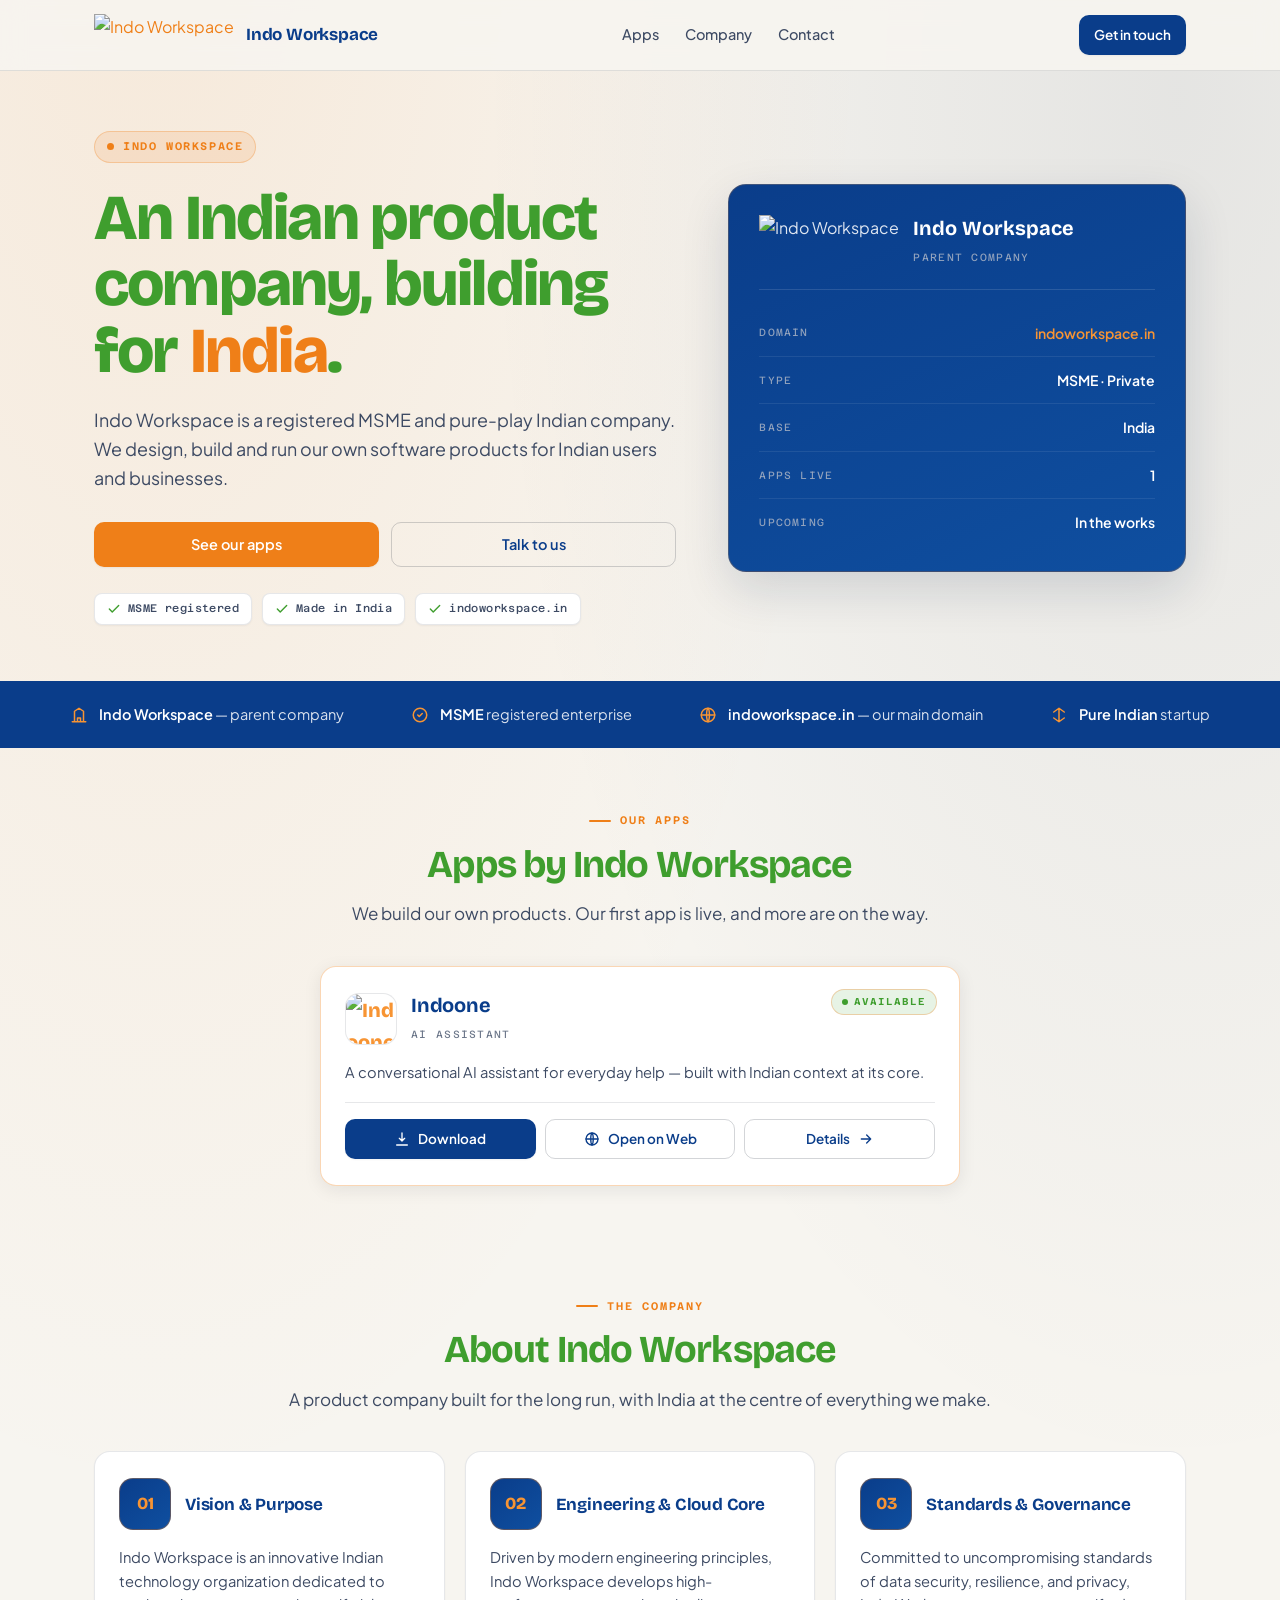
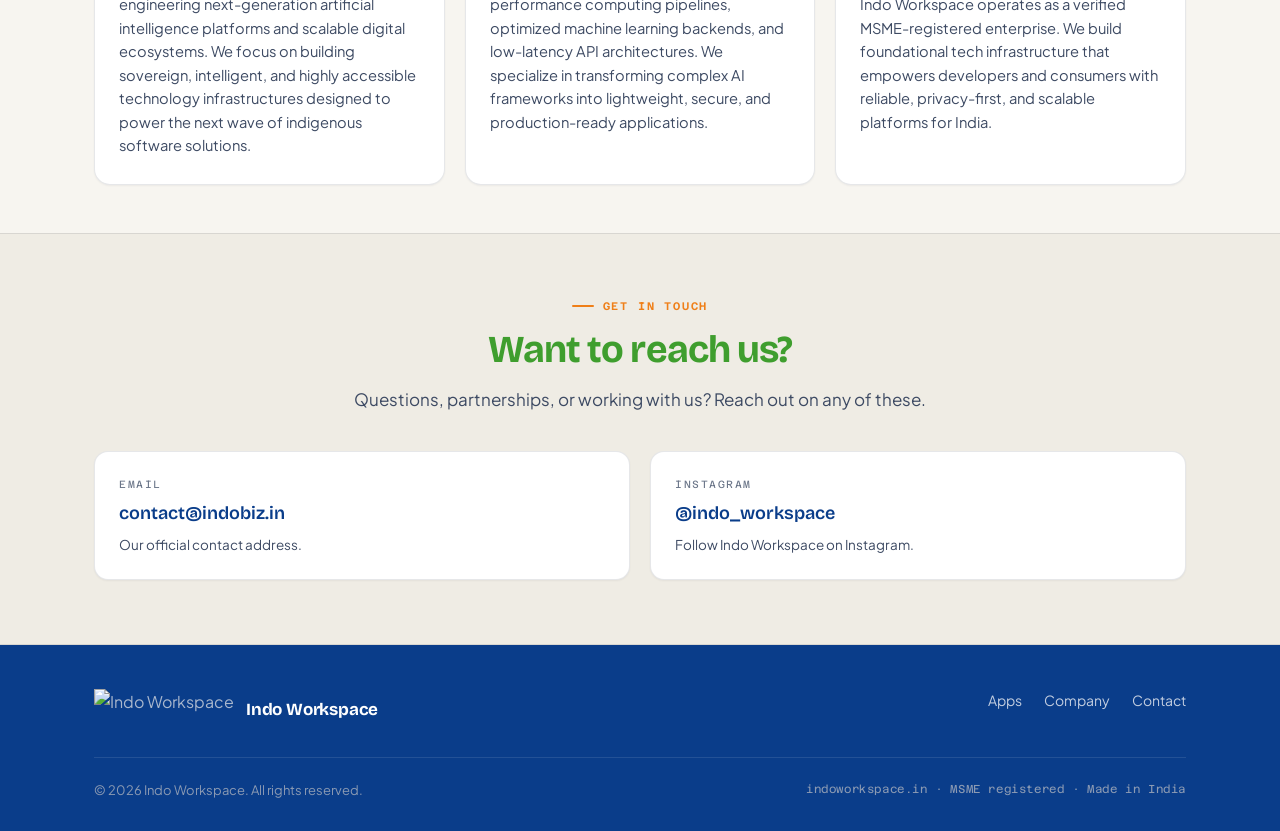
==== index.html @ 4798d6e9 "Fix Contact link landing on mobile: add scroll-margin-top under the sticky nav and re-jump to the ha" ====
<!DOCTYPE html>
<html lang="en">
<head>
<meta charset="UTF-8">
<meta name="viewport" content="width=device-width, initial-scale=1.0">
<title>Indo Workspace</title>
<link rel="icon" type="image/png" href="assets/img/favicon.png">
<link rel="icon" href="/favicon.ico" sizes="any">
<link rel="canonical" href="https://indoworkspace.in/">
<script type="application/ld+json">
{
  "@context": "https://schema.org",
  "@graph": [
    {
      "@type": "WebSite",
      "name": "Indo Workspace",
      "url": "https://indoworkspace.in/",
      "inLanguage": "en-IN",
      "publisher": {
        "@id": "https://indoworkspace.in/#org"
      }
    },
    {
      "@type": "Organization",
      "@id": "https://indoworkspace.in/#org",
      "name": "Indo Workspace",
      "url": "https://indoworkspace.in/",
      "logo": "https://indoworkspace.in/assets/img/emblem.png",
      "description": "Indo Workspace is a registered MSME and pure-play Indian product company. We design, build and run our own software products for Indian users and businesses.",
      "foundingDate": "2026",
      "email": "contact@indobiz.in",
      "address": {
        "@type": "PostalAddress",
        "addressLocality": "Mandya",
        "addressRegion": "Karnataka",
        "addressCountry": "IN"
      },
      "areaServed": {
        "@type": "Country",
        "name": "India"
      },
      "sameAs": [
        "https://www.instagram.com/indo_workspace"
      ]
    }
  ]
}
</script>

<meta name="description" content="Indo Workspace is a registered MSME and pure-play Indian product company. We build our own apps for Indian users and businesses.">
<meta property="og:type" content="website">
<meta property="og:site_name" content="Indo Workspace">
<meta property="og:title" content="Indo Workspace">
<meta property="og:description" content="Indo Workspace is a registered MSME and pure-play Indian product company. We build our own apps for Indian users and businesses.">
<meta property="og:url" content="https://indoworkspace.in/">
<meta property="og:image" content="https://indoworkspace.in/assets/img/og-image.png">
<meta property="og:image:width" content="1200">
<meta property="og:image:height" content="630">
<meta name="twitter:card" content="summary_large_image">
<meta name="twitter:title" content="Indo Workspace">
<meta name="twitter:description" content="Indo Workspace is a registered MSME and pure-play Indian product company. We build our own apps for Indian users and businesses.">
<meta name="twitter:image" content="https://indoworkspace.in/assets/img/og-image.png">

<link rel="preconnect" href="https://fonts.googleapis.com">
<link rel="preconnect" href="https://fonts.gstatic.com" crossorigin>
<link href="https://fonts.googleapis.com/css2?family=Bricolage+Grotesque:opsz,wght@12..96,500;12..96,600;12..96,700;12..96,800&family=Plus+Jakarta+Sans:wght@400;500;600;700&family=Azeret+Mono:wght@400;500;600&display=swap" rel="stylesheet">
<link rel="stylesheet" href="assets/css/style.css">
</head>
<body>

<!-- NAV -->
<header class="nav">
  <div class="nav__inner">
    <a class="brand" href="#top" style="text-decoration:none">
      <img class="brand__mark" src="assets/img/emblem.png" alt="Indo Workspace">
      <span class="brand__text">
        <span class="brand__name">Indo Workspace</span>
      </span>
    </a>
    <nav class="nav__links">
      <a href="#apps">Apps</a>
      <a href="#company">Company</a>
      <a href="#contact">Contact</a>
    </nav>
    <a class="btn btn--primary btn--sm" href="#contact">Get in touch</a>
  </div>
</header>

<!-- HERO — Indo Workspace -->
<section class="hero" id="top">
  <div class="wrap hero__inner">
    <div>
      <span class="eyebrow reveal" style="--i:0">Indo Workspace</span>
      <h1 class="reveal" style="--i:1">An Indian product<br>company, building<br>for <em>India</em>.</h1>
      <p class="hero__lead reveal" style="--i:2">
        Indo Workspace is a registered MSME and pure-play Indian company. We design, build and run
        our own software products for Indian users and businesses.
      </p>
      <div class="hero__cta reveal" style="--i:3">
        <a class="btn btn--gold" href="#apps">See our apps</a>
        <a class="btn btn--ghost" href="#contact">Talk to us</a>
      </div>
      <div class="hero__meta reveal" style="--i:4">
        <span class="pill"><svg viewBox="0 0 24 24"><path d="M20 6 9 17l-5-5"/></svg>MSME registered</span>
        <span class="pill"><svg viewBox="0 0 24 24"><path d="M20 6 9 17l-5-5"/></svg>Made in India</span>
        <span class="pill"><svg viewBox="0 0 24 24"><path d="M20 6 9 17l-5-5"/></svg>indoworkspace.in</span>
      </div>
    </div>

    <div class="snap">
      <div class="snap__top">
        <img class="snap__mark" src="assets/img/emblem.png" alt="Indo Workspace">
        <span>
          <span class="snap__name">Indo Workspace</span><br>
          <span class="snap__tag">Parent company</span>
        </span>
      </div>
      <div class="snap__rows">
        <div class="snap__row"><span class="k">Domain</span><span class="v gold">indoworkspace.in</span></div>
        <div class="snap__row"><span class="k">Type</span><span class="v">MSME · Private</span></div>
        <div class="snap__row"><span class="k">Base</span><span class="v">India</span></div>
        <div class="snap__row"><span class="k">Apps live</span><span class="v">1</span></div>
        <div class="snap__row"><span class="k">Upcoming</span><span class="v">In the works</span></div>
      </div>
    </div>
  </div>
</section>

<!-- TRUST STRIP -->
<section class="trust">
  <div class="wrap trust__inner">
    <div class="trust__item"><svg viewBox="0 0 24 24"><path d="M3 21h18M6 21V7l6-4 6 4v14M10 21v-5h4v5"/></svg><span><b>Indo Workspace</b> — parent company</span></div>
    <div class="trust__item"><svg viewBox="0 0 24 24"><path d="M9 12l2 2 4-4"/><circle cx="12" cy="12" r="9"/></svg><span><b>MSME</b> registered enterprise</span></div>
    <div class="trust__item"><svg viewBox="0 0 24 24"><circle cx="12" cy="12" r="9"/><path d="M3 12h18M12 3c2.5 2.5 2.5 15 0 18M12 3c-2.5 2.5-2.5 15 0 18"/></svg><span><b>indoworkspace.in</b> — our main domain</span></div>
    <div class="trust__item"><svg viewBox="0 0 24 24"><path d="M12 3v18M5 8l7-5 7 5M5 16l7 5 7-5"/></svg><span><b>Pure Indian</b> startup</span></div>
  </div>
</section>

<!-- APPS -->
<section class="sec" id="apps">
  <div class="wrap">
    <div class="sec-head sec-head--center">
      <div class="kicker">Our apps</div>
      <h2>Apps by Indo Workspace</h2>
      <p>We build our own products. Our first app is live, and more are on the way.</p>
    </div>

    <div class="apps-grid" style="grid-template-columns:minmax(0,1fr);max-width:640px;margin:0 auto">
      <!-- Indoone -->
      <div class="appcard appcard--live reveal" style="--i:0">
        <span class="badge badge--live">Available</span>
        <div class="appcard__head">
          <span class="appcard__icon appcard__icon--img"><img src="apps/indoone/assets/logo.png" alt="Indoone logo"></span>
          <span>
            <span class="appcard__name">Indoone</span><br>
            <span class="appcard__cat">AI Assistant</span>
          </span>
        </div>
        <p class="appcard__desc">
          A conversational AI assistant for everyday help — built with Indian context at its core.
        </p>
        <div class="appcard__foot">
          <a class="btn btn--primary btn--sm" href="#"><svg viewBox="0 0 24 24"><path d="M12 3v12m0 0l-4-4m4 4l4-4M4 21h16"/></svg>Download</a>
          <a class="btn btn--ghost btn--sm" href="https://indooneteam.github.io/indoone/" target="_blank" rel="noopener"><svg viewBox="0 0 24 24"><circle cx="12" cy="12" r="9"/><path d="M3 12h18M12 3c2.5 2.5 2.5 15 0 18M12 3c-2.5 2.5-2.5 15 0 18"/></svg>Open on Web</a>
          <a class="btn btn--ghost btn--sm" href="apps/indoone/">Details<svg viewBox="0 0 24 24"><path d="M5 12h14M13 6l6 6-6 6"/></svg></a>
        </div>
      </div>
    </div>
  </div>
</section>

<!-- COMPANY -->
<section class="sec sec--tight" id="company">
  <div class="wrap">
    <div class="sec-head sec-head--center">
      <div class="kicker">The company</div>
      <h2>About Indo Workspace</h2>
      <p>A product company built for the long run, with India at the centre of everything we make.</p>
    </div>
    <div class="apps-grid apps-grid--3">
      <div class="appcard reveal" style="--i:0">
        <div class="appcard__head">
          <span class="appcard__icon" style="font-size:17px">01</span>
          <span><span class="appcard__name" style="font-size:17px">Vision &amp; Purpose</span></span>
        </div>
        <p class="appcard__desc" style="margin-bottom:0">Indo Workspace is an innovative Indian technology organization dedicated to engineering next-generation artificial intelligence platforms and scalable digital ecosystems. We focus on building sovereign, intelligent, and highly accessible technology infrastructures designed to power the next wave of indigenous software solutions.</p>
      </div>
      <div class="appcard reveal" style="--i:1">
        <div class="appcard__head">
          <span class="appcard__icon" style="font-size:17px">02</span>
          <span><span class="appcard__name" style="font-size:17px">Engineering &amp; Cloud Core</span></span>
        </div>
        <p class="appcard__desc" style="margin-bottom:0">Driven by modern engineering principles, Indo Workspace develops high-performance computing pipelines, optimized machine learning backends, and low-latency API architectures. We specialize in transforming complex AI frameworks into lightweight, secure, and production-ready applications.</p>
      </div>
      <div class="appcard reveal" style="--i:2">
        <div class="appcard__head">
          <span class="appcard__icon" style="font-size:17px">03</span>
          <span><span class="appcard__name" style="font-size:17px">Standards &amp; Governance</span></span>
        </div>
        <p class="appcard__desc" style="margin-bottom:0">Committed to uncompromising standards of data security, resilience, and privacy, Indo Workspace operates as a verified MSME-registered enterprise. We build foundational tech infrastructure that empowers developers and consumers with reliable, privacy-first, and scalable platforms for India.</p>
      </div>
    </div>
  </div>
</section>

<!-- CONTACT (last section on the main screen) -->
<section class="sec contact" id="contact">
  <div class="wrap">
    <div class="sec-head sec-head--center">
      <div class="kicker">Get in touch</div>
      <h2>Want to reach us?</h2>
      <p>Questions, partnerships, or working with us? Reach out on any of these.</p>
    </div>
    <div class="contact__grid contact__grid--2">
      <a class="ccard" href="mailto:contact@indobiz.in">
        <span class="ccard__label">Email</span>
        <span class="ccard__val">contact@indobiz.in</span>
        <span class="ccard__note">Our official contact address.</span>
      </a>
      <a class="ccard" href="https://instagram.com/indo_workspace">
        <span class="ccard__label">Instagram</span>
        <span class="ccard__val">@indo_workspace</span>
        <span class="ccard__note">Follow Indo Workspace on Instagram.</span>
      </a>
    </div>
  </div>
</section>

<!-- FOOTER -->
<footer>
  <div class="wrap">
    <div class="foot__top">
      <div class="foot__brand">
        <img class="brand__mark" src="assets/img/emblem.png" alt="Indo Workspace">
        <span class="brand__text">
          <span class="brand__name">Indo Workspace</span>
        </span>
      </div>
      <div class="foot__links">
        <a href="#apps">Apps</a>
        <a href="#company">Company</a>
        <a href="#contact">Contact</a>
      </div>
    </div>
    <div class="foot__bottom">
      <span>© 2026 Indo Workspace. All rights reserved.</span>
      <span class="mono">indoworkspace.in · MSME registered · Made in India</span>
    </div>
  </div>
</footer>

<!-- HASH-JUMP: land on the right section when arriving with #contact etc. from another page -->
<script>
(function(){
  function jump(){
    if(!location.hash) return;
    var el=null;
    try{ el=document.querySelector(location.hash); }catch(e){ return; }
    if(el) el.scrollIntoView({block:'start',behavior:'auto'});
  }
  window.addEventListener('load', function(){
    jump();
    setTimeout(jump, 60);
    if(document.fonts && document.fonts.ready) document.fonts.ready.then(jump);
  });
})();
</script>
</body>
</html>
---- assets/css/style.css ----
/* ============================================================
   Indo Workspace — shared stylesheet
   Palette: blue (navy) + kesari (saffron). Two colours only.
   Used by every page. Change a value here -> changes everywhere.
   ============================================================ */

:root{
  --font-display:'Bricolage Grotesque','Plus Jakarta Sans',system-ui,sans-serif;
  --font-body:'Plus Jakarta Sans',system-ui,sans-serif;
  --font-mono:'Azeret Mono','SF Mono',Consolas,monospace;

  --bg:#f7f5f0;
  --bg-alt:#efece4;
  --surface:#ffffff;
  --surface-2:#fbfaf7;
  --border:rgba(16,24,40,0.10);
  --border-strong:rgba(16,24,40,0.18);
  --text:#121b2e;
  --text-2:#3d4a63;
  --text-dim:#6b7689;

  --navy:#0a3d8a;
  --navy-2:#0f4fa0;
  --kesari:#ef7f18;
  --kesari-2:#f79433;
  --gold:#ef7f18;
  --gold-2:#f79433;
  --gold-dim:rgba(239,127,24,0.12);
  --green:#3f9e2e;
  --green-dim:rgba(63,158,46,0.12);
  --brand-name:#0a3d8a;

  --radius:14px;
  --shadow-sm:0 1px 2px rgba(16,24,40,0.05);
  --shadow-md:0 4px 18px rgba(16,24,40,0.08);
  --shadow-lg:0 18px 48px rgba(15,37,69,0.14);
  --maxw:1140px;
}

*{box-sizing:border-box}
html{scroll-behavior:smooth}
section[id],[id].sec{scroll-margin-top:96px}
body{
  margin:0;font-family:var(--font-body);color:var(--text);background-color:var(--bg);
  background-image:
    radial-gradient(ellipse at 12% -5%, rgba(239,127,24,0.10) 0%, transparent 45%),
    radial-gradient(ellipse at 92% 4%, rgba(15,37,69,0.08) 0%, transparent 42%);
  background-repeat:no-repeat;line-height:1.6;overflow-wrap:break-word;-webkit-font-smoothing:antialiased;
}
img{max-width:100%;display:block}
a{color:var(--gold);text-decoration:none}
a:hover{text-decoration:underline}
.wrap{max-width:var(--maxw);margin:0 auto;padding:0 24px}

/* ---------- NAV ---------- */
.nav{position:sticky;top:0;z-index:50;background:rgba(247,245,240,0.86);backdrop-filter:blur(12px);-webkit-backdrop-filter:blur(12px);border-bottom:1px solid var(--border)}
.nav__inner{max-width:var(--maxw);margin:0 auto;padding:14px 24px;display:flex;align-items:center;gap:20px;justify-content:space-between}
.brand{display:flex;align-items:center;gap:12px;min-width:0}
.brand__mark{height:42px;width:auto;flex-shrink:0;display:block;object-fit:contain}
.brand__text{display:flex;flex-direction:column;line-height:1.15;min-width:0}
.brand__name{font-family:var(--font-display);font-weight:700;font-size:17px;letter-spacing:-0.2px;color:var(--brand-name)}
.brand__sub{font-family:var(--font-mono);font-size:10px;letter-spacing:1.4px;text-transform:uppercase;color:var(--text-dim)}
.nav__links{display:flex;align-items:center;gap:26px}
.nav__links a{color:var(--text-2);font-size:14.5px;font-weight:500}
.nav__links a:hover{color:var(--navy);text-decoration:none}

/* ---------- BUTTONS ---------- */
.btn{display:inline-flex;align-items:center;gap:8px;font-family:var(--font-body);font-weight:600;font-size:14.5px;padding:10px 18px;border-radius:10px;border:1px solid transparent;cursor:pointer;transition:transform .18s ease,box-shadow .18s ease,background .18s ease;white-space:nowrap}
.btn--primary{background:var(--navy);color:#fff;box-shadow:var(--shadow-sm)}
.btn--primary:hover{background:var(--navy-2);transform:translateY(-1px);box-shadow:var(--shadow-md);text-decoration:none}
.btn--gold{background:#ef7f18;color:#fff;box-shadow:var(--shadow-sm)}
.btn--gold:hover{background:#f79433;transform:translateY(-1px);box-shadow:var(--shadow-md);text-decoration:none}
.btn--ghost{background:transparent;color:var(--navy);border-color:var(--border-strong)}
.btn--ghost:hover{background:var(--surface);transform:translateY(-1px);text-decoration:none}
.btn--sm{padding:8px 14px;font-size:13.5px}
.btn svg{width:16px;height:16px;stroke:currentColor;fill:none;stroke-width:2;stroke-linecap:round;stroke-linejoin:round}
.btn--onnavy{background:#ef7f18;color:#fff}
.btn--onnavy:hover{background:#f79433}
.btn--outline-light{background:transparent;color:#fff;border-color:rgba(255,255,255,0.35)}
.btn--outline-light:hover{background:rgba(255,255,255,0.08)}

/* ---------- HERO ---------- */
.hero{position:relative;padding:60px 0 56px;overflow:hidden}
.hero__inner{display:grid;grid-template-columns:1.12fr 0.88fr;gap:52px;align-items:center}
.eyebrow{display:inline-flex;align-items:center;gap:9px;font-family:var(--font-mono);font-size:11px;font-weight:600;text-transform:uppercase;letter-spacing:1.6px;color:var(--gold);background:var(--gold-dim);border:1px solid rgba(239,127,24,0.28);padding:6px 12px;border-radius:100px;margin-bottom:22px}
.eyebrow::before{content:'';width:7px;height:7px;border-radius:50%;background:currentColor}
.hero h1{font-family:var(--font-display);font-weight:800;font-size:clamp(38px,5.4vw,64px);line-height:1.04;letter-spacing:-1.8px;margin:0 0 22px;color:var(--green)}
.hero h1 em{font-style:normal;color:var(--gold)}
.hero__lead{font-size:clamp(17px,1.4vw,19.5px);color:var(--text-2);max-width:56ch;margin:0 0 30px}
.hero__cta{display:flex;gap:12px;margin-bottom:26px}
.hero__cta .btn{flex:1 1 0;justify-content:center;min-width:0}
.hero__meta{display:flex;flex-wrap:wrap;gap:10px}
.pill{display:inline-flex;align-items:center;gap:7px;font-family:var(--font-mono);font-size:11px;font-weight:500;letter-spacing:0.4px;color:var(--text-2);background:var(--surface);border:1px solid var(--border);padding:6px 12px;border-radius:8px;box-shadow:var(--shadow-sm)}
.pill svg{width:14px;height:14px;stroke:var(--green);fill:none;stroke-width:2.4;stroke-linecap:round;stroke-linejoin:round}

/* company snapshot card (home) */
.snap{background:linear-gradient(155deg,var(--navy),var(--navy-2));color:#dfe6f1;border-radius:18px;padding:30px 30px 26px;box-shadow:var(--shadow-lg);border:1px solid rgba(239,127,24,0.22);animation:fadeUp .5s ease-out both}
.snap__top{display:flex;align-items:center;gap:14px;padding-bottom:20px;border-bottom:1px solid rgba(255,255,255,0.12);margin-bottom:20px}
.snap__mark{height:54px;width:auto;flex-shrink:0;display:block;object-fit:contain}
.snap__name{font-family:var(--font-display);font-weight:700;font-size:20px;color:#fff;line-height:1.15}
.snap__tag{font-family:var(--font-mono);font-size:10.5px;letter-spacing:1.3px;text-transform:uppercase;color:#93a3bd}
.snap__rows{display:flex;flex-direction:column;gap:0}
.snap__row{display:flex;align-items:center;justify-content:space-between;gap:16px;padding:12px 0;border-bottom:1px solid rgba(255,255,255,0.08);font-size:14px}
.snap__row:last-child{border-bottom:none}
.snap__row .k{color:#93a3bd;font-family:var(--font-mono);font-size:10.5px;letter-spacing:1.2px;text-transform:uppercase}
.snap__row .v{color:#fff;font-weight:600;text-align:right}
.snap__row .v.gold{color:var(--gold-2)}

/* chat preview card (Indoone page) */
.chatcard{background:var(--surface);border:1px solid var(--border);border-radius:18px;box-shadow:var(--shadow-lg);overflow:hidden;animation:fadeUp .5s ease-out both}
.chatcard__bar{display:flex;align-items:center;gap:9px;padding:13px 16px;border-bottom:1px solid var(--border);background:var(--surface-2)}
.chatcard__bar .dot{width:9px;height:9px;border-radius:50%;background:var(--gold-2);opacity:.85}
.chatcard__bar .title{font-family:var(--font-mono);font-size:11px;letter-spacing:1px;text-transform:uppercase;color:var(--text-dim);margin-left:4px}
.chatcard__body{padding:20px 18px;display:flex;flex-direction:column;gap:14px}
.msg{max-width:88%;font-size:14px;line-height:1.5;padding:11px 14px;border-radius:12px}
.msg--user{align-self:flex-end;background:var(--navy);color:#eef2f8;border-bottom-right-radius:4px}
.msg--ai{align-self:flex-start;background:var(--bg-alt);color:var(--text);border-bottom-left-radius:4px;border:1px solid var(--border)}
.msg__tag{display:block;font-family:var(--font-mono);font-size:9.5px;letter-spacing:1.2px;text-transform:uppercase;opacity:.65;margin-bottom:4px}
.typing{display:inline-flex;gap:4px;align-items:center;padding:2px 0}
.typing i{width:6px;height:6px;border-radius:50%;background:var(--gold);display:inline-block;animation:blink 1.2s infinite ease-in-out}
.typing i:nth-child(2){animation-delay:.2s}
.typing i:nth-child(3){animation-delay:.4s}
@keyframes blink{0%,80%,100%{opacity:.25}40%{opacity:1}}

/* ---------- SECTIONS ---------- */
section{position:relative}
.sec{padding:64px 0}
.sec--tight{padding:48px 0}
.sec-head{max-width:720px;margin-bottom:38px}
.sec-head--center{margin-left:auto;margin-right:auto;text-align:center}
.kicker{font-family:var(--font-mono);font-size:11px;font-weight:600;text-transform:uppercase;letter-spacing:1.8px;color:var(--gold);display:flex;align-items:center;gap:9px;margin-bottom:14px}
.sec-head--center .kicker{justify-content:center}
.kicker::before{content:'';width:22px;height:2px;background:var(--gold);border-radius:2px}
h2{font-family:var(--font-display);font-weight:700;font-size:clamp(27px,3.4vw,38px);line-height:1.12;letter-spacing:-0.9px;color:var(--green);margin:0 0 14px}
.sec-head p{font-size:17px;color:var(--text-2);margin:0}

/* breadcrumbs */
.crumbs{padding:18px 0 0;font-family:var(--font-mono);font-size:11.5px;letter-spacing:.8px;text-transform:uppercase;color:var(--text-dim)}
.crumbs a{color:var(--text-dim)}
.crumbs a:hover{color:var(--gold);text-decoration:none}
.crumbs span{margin:0 8px;opacity:.5}

/* ---------- TRUST STRIP ---------- */
.trust{background:var(--navy);color:#dbe3ef;padding:0}
.trust__inner{display:flex;flex-wrap:wrap;gap:14px 40px;justify-content:space-between;align-items:center;padding:22px 0}
.trust__item{display:flex;align-items:center;gap:11px;font-size:14.5px}
.trust__item svg{width:18px;height:18px;stroke:var(--gold-2);fill:none;stroke-width:2;stroke-linecap:round;stroke-linejoin:round;flex-shrink:0}
.trust__item b{color:#fff;font-weight:600}

/* ---------- APP CARDS ---------- */
.apps-grid{display:grid;grid-template-columns:1.25fr 1fr 1fr;gap:20px;align-items:stretch}
.apps-grid>*{min-width:0}
.apps-grid--3{grid-template-columns:repeat(3,1fr)}
.appcard{background:var(--surface);border:1px solid var(--border);border-radius:16px;padding:26px 24px;box-shadow:var(--shadow-sm);display:flex;flex-direction:column;transition:transform .2s ease,box-shadow .2s ease,border-color .2s ease;position:relative}
.appcard:hover{transform:translateY(-3px);box-shadow:var(--shadow-md);border-color:var(--border-strong)}
.appcard--live{border-color:rgba(239,127,24,0.32);box-shadow:var(--shadow-md)}
.appcard__head{display:flex;align-items:center;gap:14px;margin-bottom:16px}
.appcard__icon{width:52px;height:52px;border-radius:14px;flex-shrink:0;background:linear-gradient(140deg,var(--navy),var(--navy-2));color:var(--gold-2);display:flex;align-items:center;justify-content:center;font-family:var(--font-display);font-weight:800;font-size:20px;border:1px solid rgba(239,127,24,0.35)}
.appcard--soon .appcard__icon{background:var(--bg-alt);color:var(--text-dim);border:1px dashed var(--border-strong);font-size:24px}
.appcard__name{font-family:var(--font-display);font-weight:700;font-size:20px;color:var(--navy);line-height:1.15;letter-spacing:-0.2px}
.appcard__cat{font-family:var(--font-mono);font-size:10.5px;letter-spacing:1.3px;text-transform:uppercase;color:var(--text-dim)}
.appcard__desc{font-size:14.7px;color:var(--text-2);margin:0 0 18px;flex-grow:1}
.appcard__foot{display:flex;gap:9px;align-items:center;padding-top:16px;border-top:1px solid var(--border)}
.appcard__foot .btn{flex:1 1 0;justify-content:center;min-width:0}
.appcard--soon .appcard__foot{border-top:1px dashed var(--border)}
.badge{display:inline-flex;align-items:center;gap:6px;font-family:var(--font-mono);font-size:10px;font-weight:600;letter-spacing:1px;text-transform:uppercase;padding:4px 10px;border-radius:100px;position:absolute;top:22px;right:22px}
.badge--live{color:var(--green);background:var(--green-dim);border:1px solid rgba(239,127,24,0.30)}
.badge--live::before{content:'';width:6px;height:6px;border-radius:50%;background:currentColor}
.badge--soon{color:var(--gold);background:var(--gold-dim);border:1px solid rgba(239,127,24,0.28)}

/* ---------- FEATURE GRID / CARDS ---------- */
.grid{display:grid;gap:20px}
.grid--2{grid-template-columns:repeat(2,1fr)}
.grid--4{grid-template-columns:repeat(4,1fr)}
.grid>*{min-width:0}
.card{background:var(--surface);border:1px solid var(--border);border-radius:var(--radius);padding:26px 24px;box-shadow:var(--shadow-sm);transition:transform .2s ease,box-shadow .2s ease,border-color .2s ease}
.card:hover{transform:translateY(-3px);box-shadow:var(--shadow-md);border-color:var(--border-strong)}
.card__icon{width:42px;height:42px;border-radius:11px;display:flex;align-items:center;justify-content:center;background:var(--gold-dim);border:1px solid rgba(239,127,24,0.22);margin-bottom:16px}
.card__icon svg{width:21px;height:21px;stroke:var(--gold);fill:none;stroke-width:1.9;stroke-linecap:round;stroke-linejoin:round}
.card h3{font-family:var(--font-display);font-weight:600;font-size:18.5px;color:var(--navy);margin:0 0 8px;letter-spacing:-0.2px}
.card p{margin:0;font-size:14.7px;color:var(--text-2)}

/* ---------- GET-APP BAND (Indoone page) ---------- */
.getapp{background:linear-gradient(155deg,var(--navy),var(--navy-2));color:#dfe6f1;border-radius:20px;padding:44px 40px;box-shadow:var(--shadow-lg);border:1px solid rgba(239,127,24,0.22);display:flex;flex-direction:column;gap:28px;align-items:stretch}
.getapp>*{min-width:0}
.getapp h2{color:#fff;margin-bottom:10px}
.getapp p{color:#c3cee0;font-size:15.5px;margin:0}
.getapp__cta{display:flex;gap:12px}
.getapp__cta .btn{flex:1 1 0;justify-content:center;min-width:0}

/* specs */
.specs{display:grid;grid-template-columns:repeat(4,1fr);gap:18px;margin-top:8px}
.specs--3{grid-template-columns:repeat(3,1fr)}
.spec{background:var(--surface);border:1px solid var(--border);border-radius:12px;padding:20px;box-shadow:var(--shadow-sm)}
.spec .k{font-family:var(--font-mono);font-size:10.5px;letter-spacing:1.3px;text-transform:uppercase;color:var(--text-dim);display:block;margin-bottom:6px}
.spec .v{font-family:var(--font-display);font-weight:600;font-size:17px;color:var(--navy)}
.spec .v.gold{color:var(--gold)}

/* ---------- CONTACT ---------- */
.contact{background:var(--bg-alt);border-top:1px solid var(--border);border-bottom:1px solid var(--border)}
.contact__grid{display:grid;grid-template-columns:repeat(3,1fr);gap:20px}
.contact__grid>*{min-width:0}
.contact__grid--2{grid-template-columns:repeat(2,1fr)}
.ccard{background:var(--surface);border:1px solid var(--border);border-radius:var(--radius);padding:24px;display:flex;flex-direction:column;gap:6px;box-shadow:var(--shadow-sm);transition:transform .2s ease,box-shadow .2s ease}
.ccard:hover{transform:translateY(-3px);box-shadow:var(--shadow-md)}
.ccard__label{font-family:var(--font-mono);font-size:10.5px;letter-spacing:1.5px;text-transform:uppercase;color:var(--text-dim)}
.ccard__val{font-family:var(--font-display);font-weight:600;font-size:18px;color:var(--navy);word-break:break-word}
.ccard__note{font-size:13.5px;color:var(--text-2)}
.badge-soon{display:inline-block;font-family:var(--font-mono);font-size:10px;letter-spacing:1px;text-transform:uppercase;color:var(--gold);background:var(--gold-dim);border:1px solid rgba(239,127,24,0.25);padding:3px 9px;border-radius:100px;margin-top:6px;align-self:flex-start}

/* ---------- FOOTER ---------- */
footer{background:var(--navy);color:#a9b7cd;padding:44px 0 30px}
.foot__top{display:flex;flex-wrap:wrap;gap:24px;justify-content:space-between;align-items:flex-start;padding-bottom:26px;border-bottom:1px solid rgba(255,255,255,0.1)}
.foot__brand{display:flex;align-items:center;gap:12px}
.foot__brand .brand__name{color:#fff}
.foot__brand .brand__sub{color:#8b9ab3}
.foot__links{display:flex;flex-wrap:wrap;gap:22px}
.foot__links a{color:#c3cee0;font-size:14px}
.foot__links a:hover{color:#fff}
.foot__bottom{padding-top:22px;display:flex;flex-wrap:wrap;gap:10px;justify-content:space-between;font-size:13px;color:#8b9ab3}
.foot__bottom .mono{font-family:var(--font-mono);font-size:11.5px;letter-spacing:.6px}

/* ---------- MOTION ---------- */
@keyframes fadeUp{from{opacity:0;transform:translateY(16px)}to{opacity:1;transform:translateY(0)}}
.reveal{animation:fadeUp .55s ease-out both;animation-delay:calc(var(--i,0)*0.07s)}

/* ---------- DARK MODE ---------- */
@media (prefers-color-scheme:dark){
  :root{--bg:#0b1220;--bg-alt:#0e1728;--surface:#121c2e;--surface-2:#0f1826;--border:rgba(255,255,255,0.09);--border-strong:rgba(255,255,255,0.16);--text:#e8edf5;--text-2:#b7c2d4;--text-dim:#8593a8;--navy:#0a2456;--navy-2:#0e3a7a;--kesari:#ef7f18;--kesari-2:#f79433;--gold:#f79433;--gold-2:#f9ab5c;--gold-dim:rgba(247,148,51,0.16);--green:#5bbf47;--green-dim:rgba(91,191,71,0.16);--brand-name:#8fb8ff;--shadow-sm:0 1px 2px rgba(0,0,0,0.4);--shadow-md:0 6px 20px rgba(0,0,0,0.45);--shadow-lg:0 18px 48px rgba(0,0,0,0.55)}
  body{background-image:radial-gradient(ellipse at 12% -5%,rgba(247,148,51,0.10) 0%,transparent 45%),radial-gradient(ellipse at 92% 4%,rgba(247,148,51,0.06) 0%,transparent 42%)}
  .nav{background:rgba(11,18,32,0.85)}
  h2,.hero h1{color:var(--green)}
  .card h3,.appcard__name,.ccard__val,.spec .v{color:#f2f6fc}
  .hero h1 em{color:var(--gold-2)}
  .snap,.aboutcard,.getapp{background:linear-gradient(155deg,#0a1830,#12294a)}
  .getapp p{color:#b7c2d4}
  .msg--user{background:var(--navy-2);color:#eef2f8}
  .msg--ai{background:#16223a;color:var(--text)}
}

/* ---------- RESPONSIVE ---------- */
@media (max-width:940px){
  .hero__inner{grid-template-columns:1fr;gap:40px}
  .apps-grid{grid-template-columns:1fr 1fr}
  .apps-grid--3{grid-template-columns:1fr 1fr}
  .grid--4,.specs,.specs--3{grid-template-columns:repeat(2,1fr)}
  .contact__grid,.contact__grid--2{grid-template-columns:1fr}
  .nav__links{display:none}
}
@media (max-width:620px){
  .apps-grid,.apps-grid--3{grid-template-columns:1fr}
  .grid--2,.grid--4,.specs,.specs--3,.contact__grid,.contact__grid--2{grid-template-columns:1fr}
  .sec{padding:52px 0}
  .hero{padding:52px 0 40px}
  .trust .trust__inner{justify-content:flex-start;gap:16px 26px;padding:28px 18px}
  .nav__inner{padding:12px 18px;flex-direction:column;align-items:stretch;gap:10px}
  .nav__inner .btn{width:100%;justify-content:center}
  .wrap{padding:0 18px}
  .hero__cta{flex-direction:column;align-items:stretch}
  .hero__cta .btn{width:100%}
  .appcard__foot{flex-direction:column;align-items:stretch}
  .appcard__foot .btn{width:100%}
  .getapp__cta{flex-direction:column;align-items:stretch}
  .getapp__cta .btn{width:100%}
}
@media (prefers-reduced-motion:reduce){
  *,*::before,*::after{animation-duration:.01ms!important;transition-duration:.01ms!important}
  html{scroll-behavior:auto}
}

/* ---------- APP LOGOS (each app has its own) ---------- */
.appcard__icon img{width:100%;height:100%;object-fit:contain;border-radius:inherit}
.appcard__icon--img{background:var(--surface);border:1px solid var(--border)}
.applogo{width:84px;height:84px;display:block;margin-bottom:18px}
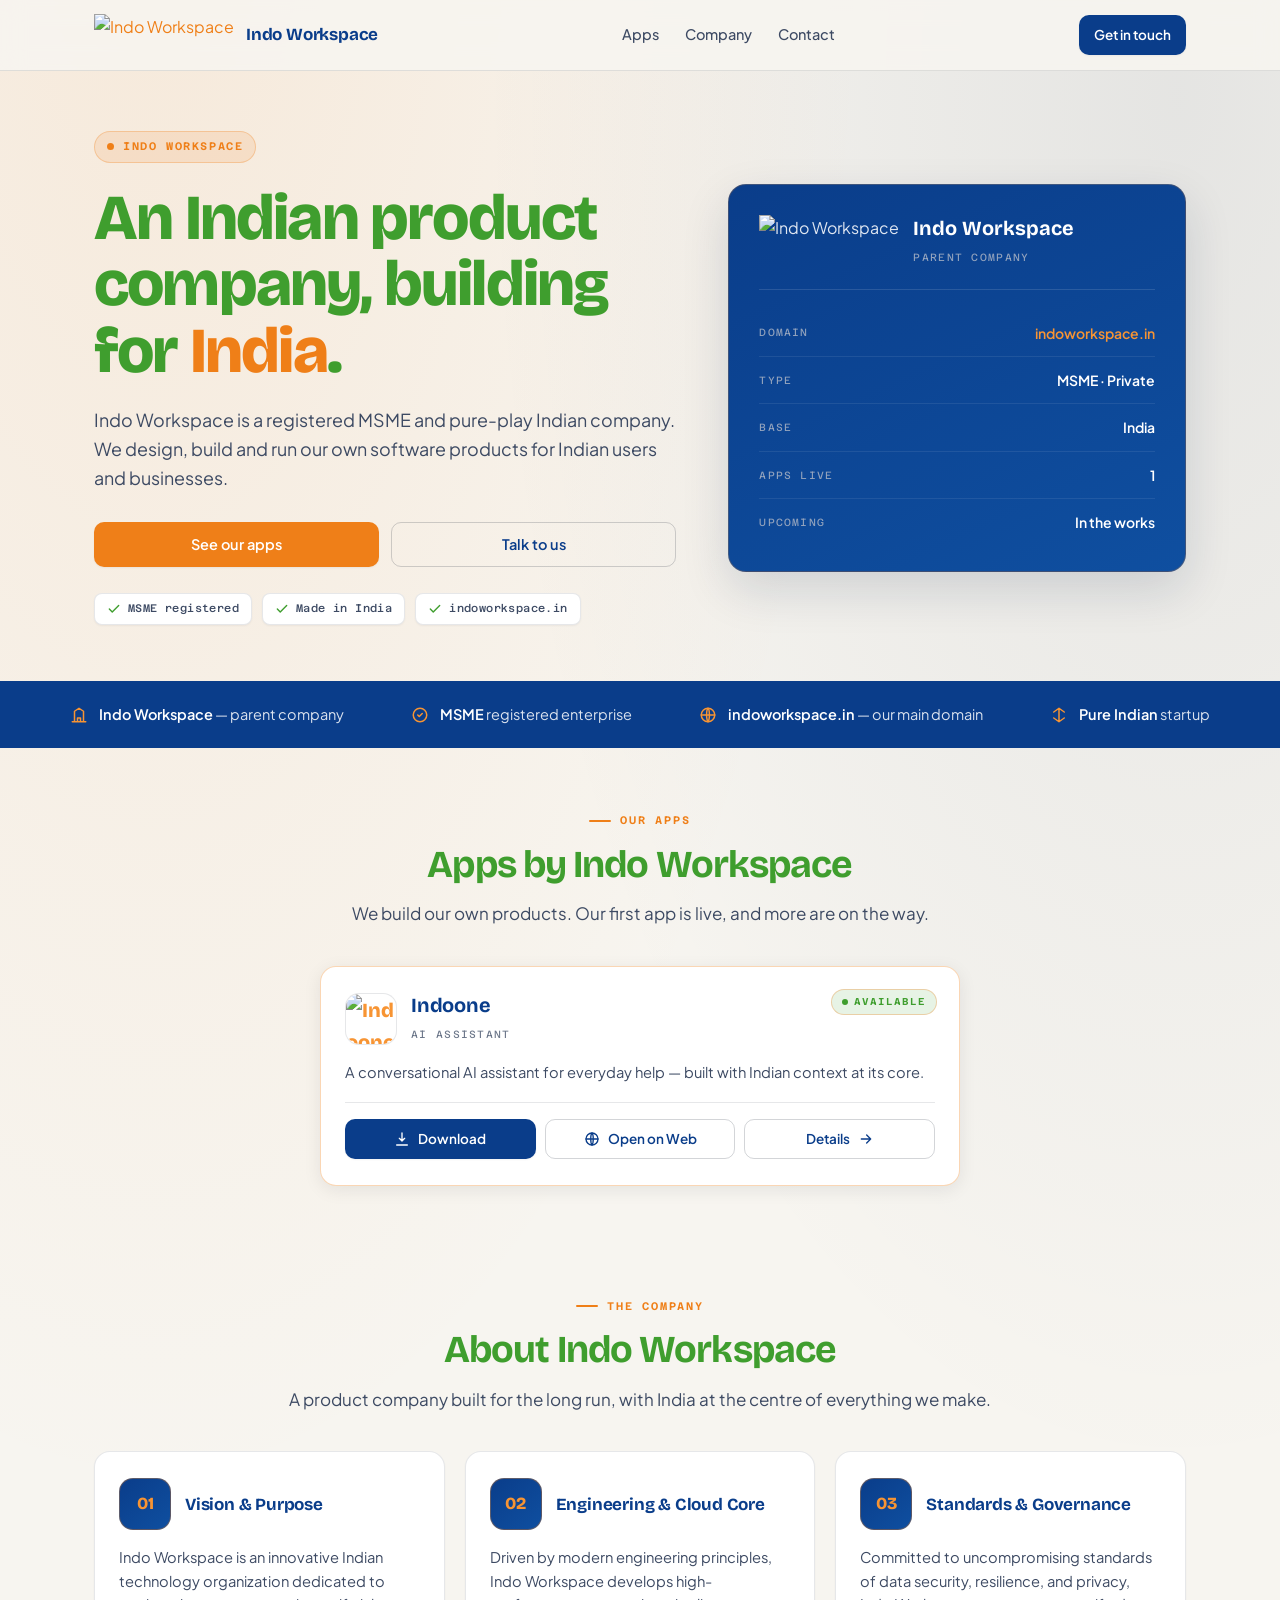
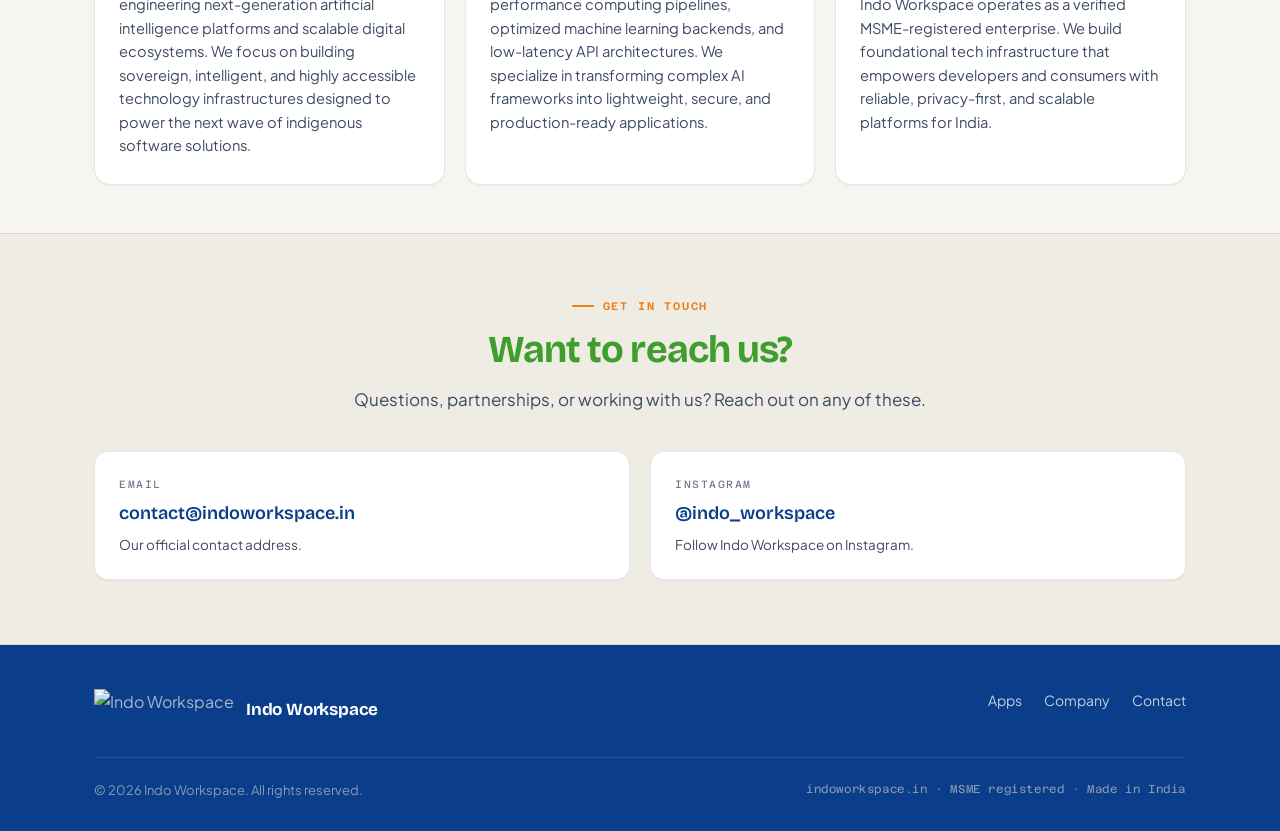
==== commit 251b9a68: "Switch the contact address from contact@indobiz.in to contact@indoworkspace.in across every page, in" ====
--- a/index.html
+++ b/index.html
@@ -28,7 +28,7 @@
       "logo": "https://indoworkspace.in/assets/img/emblem.png",
       "description": "Indo Workspace is a registered MSME and pure-play Indian product company. We design, build and run our own software products for Indian users and businesses.",
       "foundingDate": "2026",
-      "email": "contact@indobiz.in",
+      "email": "contact@indoworkspace.in",
       "address": {
         "@type": "PostalAddress",
         "addressLocality": "Mandya",
@@ -212,9 +212,9 @@
       <p>Questions, partnerships, or working with us? Reach out on any of these.</p>
     </div>
     <div class="contact__grid contact__grid--2">
-      <a class="ccard" href="mailto:contact@indobiz.in">
+      <a class="ccard" href="mailto:contact@indoworkspace.in">
         <span class="ccard__label">Email</span>
-        <span class="ccard__val">contact@indobiz.in</span>
+        <span class="ccard__val">contact@indoworkspace.in</span>
         <span class="ccard__note">Our official contact address.</span>
       </a>
       <a class="ccard" href="https://instagram.com/indo_workspace">
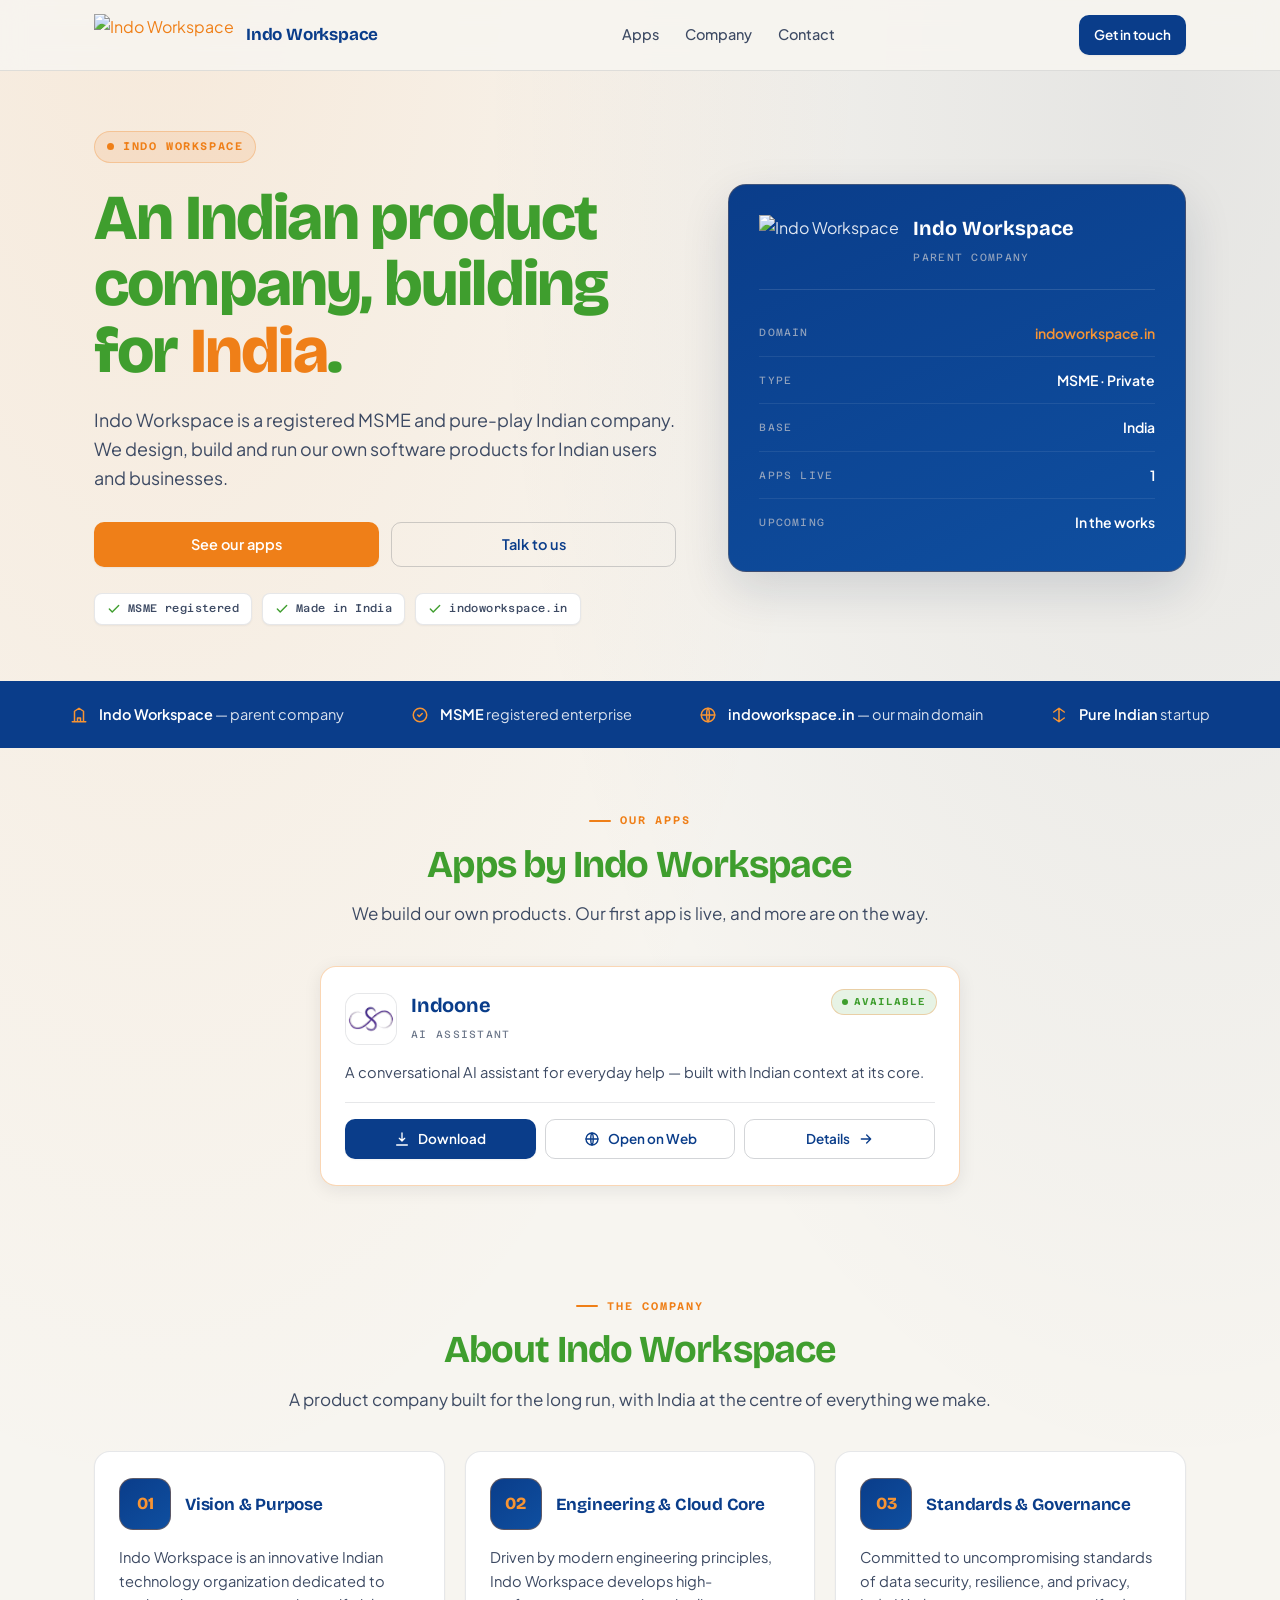
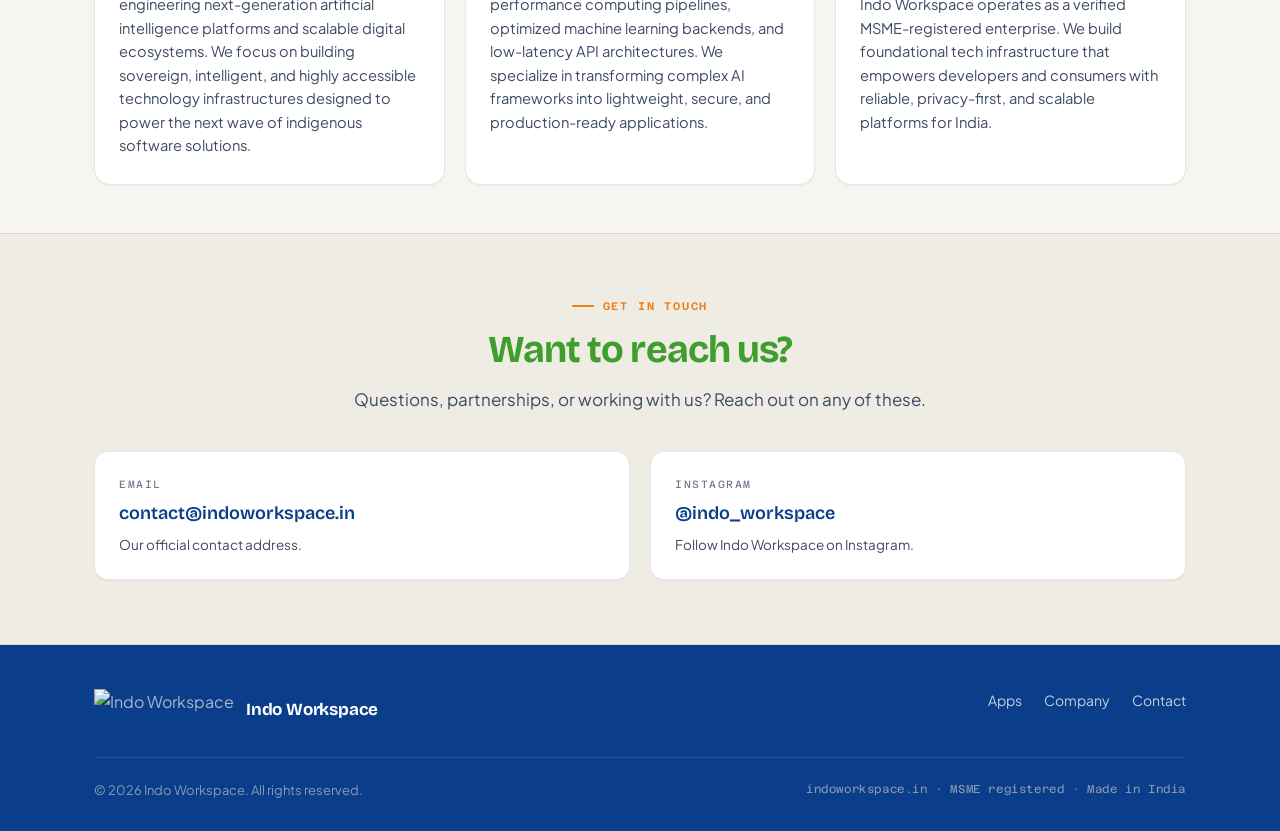
==== commit e2c91e45: "App cards on the home and apps pages: point Download (was a dead #) and Open on Web at sankalp.indow" ====
--- a/index.html
+++ b/index.html
@@ -160,8 +160,8 @@
           A conversational AI assistant for everyday help — built with Indian context at its core.
         </p>
         <div class="appcard__foot">
-          <a class="btn btn--primary btn--sm" href="#"><svg viewBox="0 0 24 24"><path d="M12 3v12m0 0l-4-4m4 4l4-4M4 21h16"/></svg>Download</a>
-          <a class="btn btn--ghost btn--sm" href="https://indooneteam.github.io/indoone/" target="_blank" rel="noopener"><svg viewBox="0 0 24 24"><circle cx="12" cy="12" r="9"/><path d="M3 12h18M12 3c2.5 2.5 2.5 15 0 18M12 3c-2.5 2.5-2.5 15 0 18"/></svg>Open on Web</a>
+          <a class="btn btn--primary btn--sm" href="https://sankalp.indoworkspace.in/"><svg viewBox="0 0 24 24"><path d="M12 3v12m0 0l-4-4m4 4l4-4M4 21h16"/></svg>Download</a>
+          <a class="btn btn--ghost btn--sm" href="https://sankalp.indoworkspace.in/" target="_blank" rel="noopener"><svg viewBox="0 0 24 24"><circle cx="12" cy="12" r="9"/><path d="M3 12h18M12 3c2.5 2.5 2.5 15 0 18M12 3c-2.5 2.5-2.5 15 0 18"/></svg>Open on Web</a>
           <a class="btn btn--ghost btn--sm" href="apps/indoone/">Details<svg viewBox="0 0 24 24"><path d="M5 12h14M13 6l6 6-6 6"/></svg></a>
         </div>
       </div>
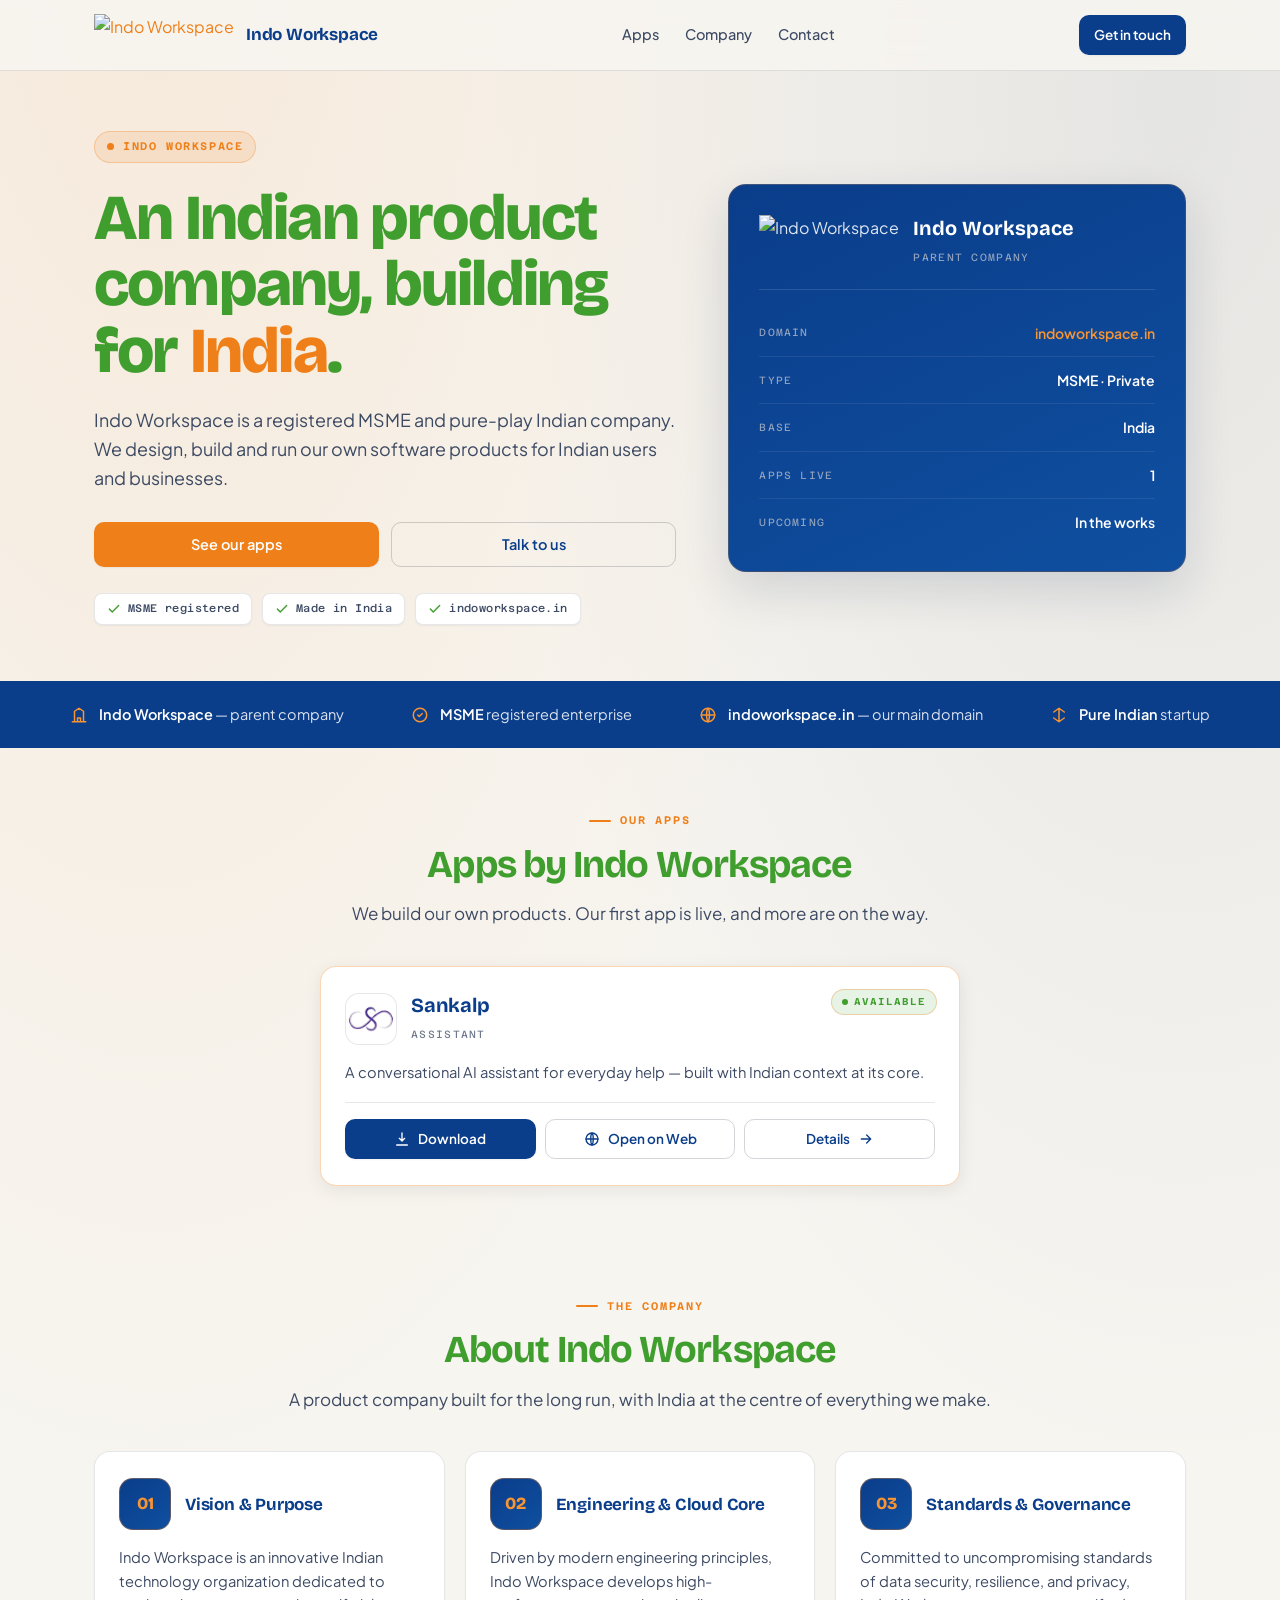
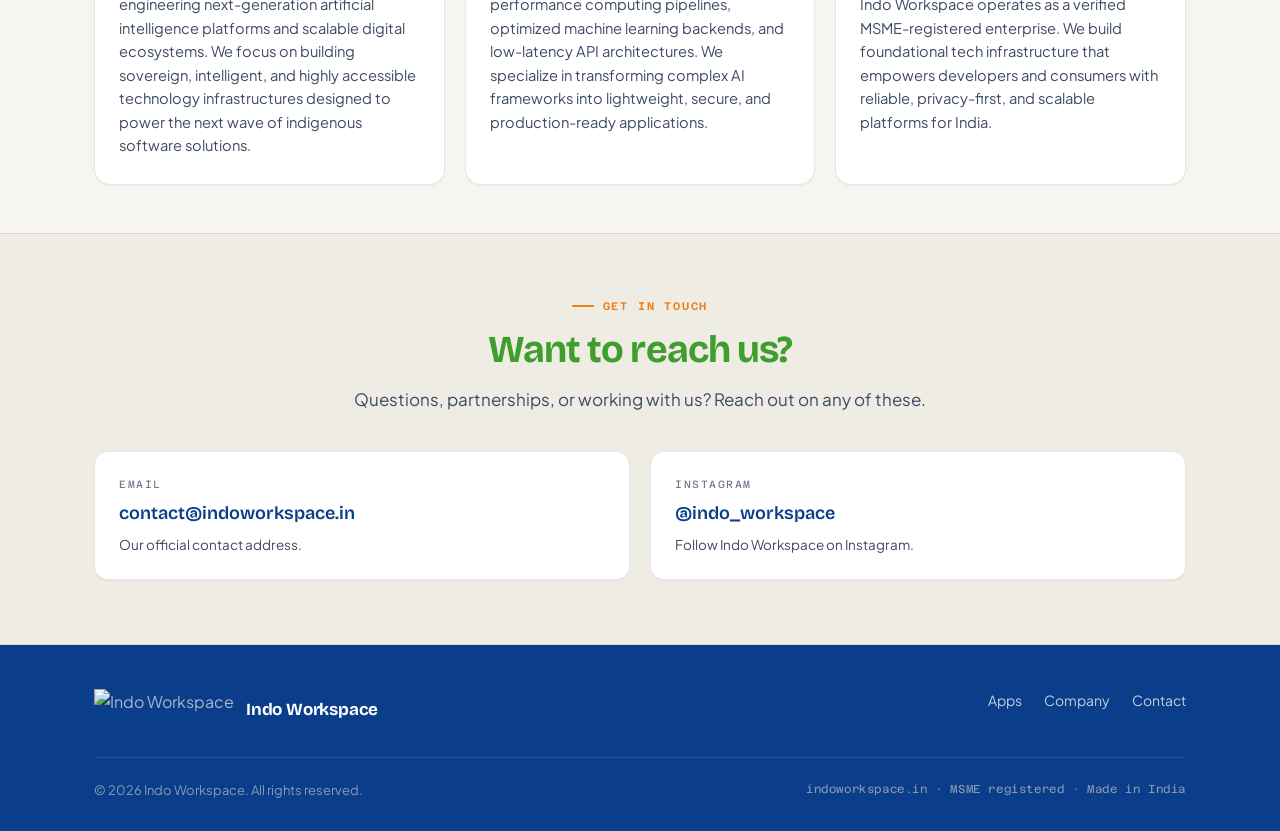
==== commit e397fd39: "feat(apps): the app page is Sankalp, at /apps/sankalp/ The company site still described the app by i" ====
--- a/index.html
+++ b/index.html
@@ -146,14 +146,14 @@
     </div>
 
     <div class="apps-grid" style="grid-template-columns:minmax(0,1fr);max-width:640px;margin:0 auto">
-      <!-- Indoone -->
+      <!-- Sankalp -->
       <div class="appcard appcard--live reveal" style="--i:0">
         <span class="badge badge--live">Available</span>
         <div class="appcard__head">
-          <span class="appcard__icon appcard__icon--img"><img src="apps/indoone/assets/logo.png" alt="Indoone logo"></span>
+          <span class="appcard__icon appcard__icon--img"><img src="apps/sankalp/assets/logo.png" alt="Sankalp logo"></span>
           <span>
-            <span class="appcard__name">Indoone</span><br>
-            <span class="appcard__cat">AI Assistant</span>
+            <span class="appcard__name">Sankalp</span><br>
+            <span class="appcard__cat">Assistant</span>
           </span>
         </div>
         <p class="appcard__desc">
@@ -162,7 +162,7 @@
         <div class="appcard__foot">
           <a class="btn btn--primary btn--sm" href="https://sankalp.indoworkspace.in/"><svg viewBox="0 0 24 24"><path d="M12 3v12m0 0l-4-4m4 4l4-4M4 21h16"/></svg>Download</a>
           <a class="btn btn--ghost btn--sm" href="https://sankalp.indoworkspace.in/" target="_blank" rel="noopener"><svg viewBox="0 0 24 24"><circle cx="12" cy="12" r="9"/><path d="M3 12h18M12 3c2.5 2.5 2.5 15 0 18M12 3c-2.5 2.5-2.5 15 0 18"/></svg>Open on Web</a>
-          <a class="btn btn--ghost btn--sm" href="apps/indoone/">Details<svg viewBox="0 0 24 24"><path d="M5 12h14M13 6l6 6-6 6"/></svg></a>
+          <a class="btn btn--ghost btn--sm" href="apps/sankalp/">Details<svg viewBox="0 0 24 24"><path d="M5 12h14M13 6l6 6-6 6"/></svg></a>
         </div>
       </div>
     </div>
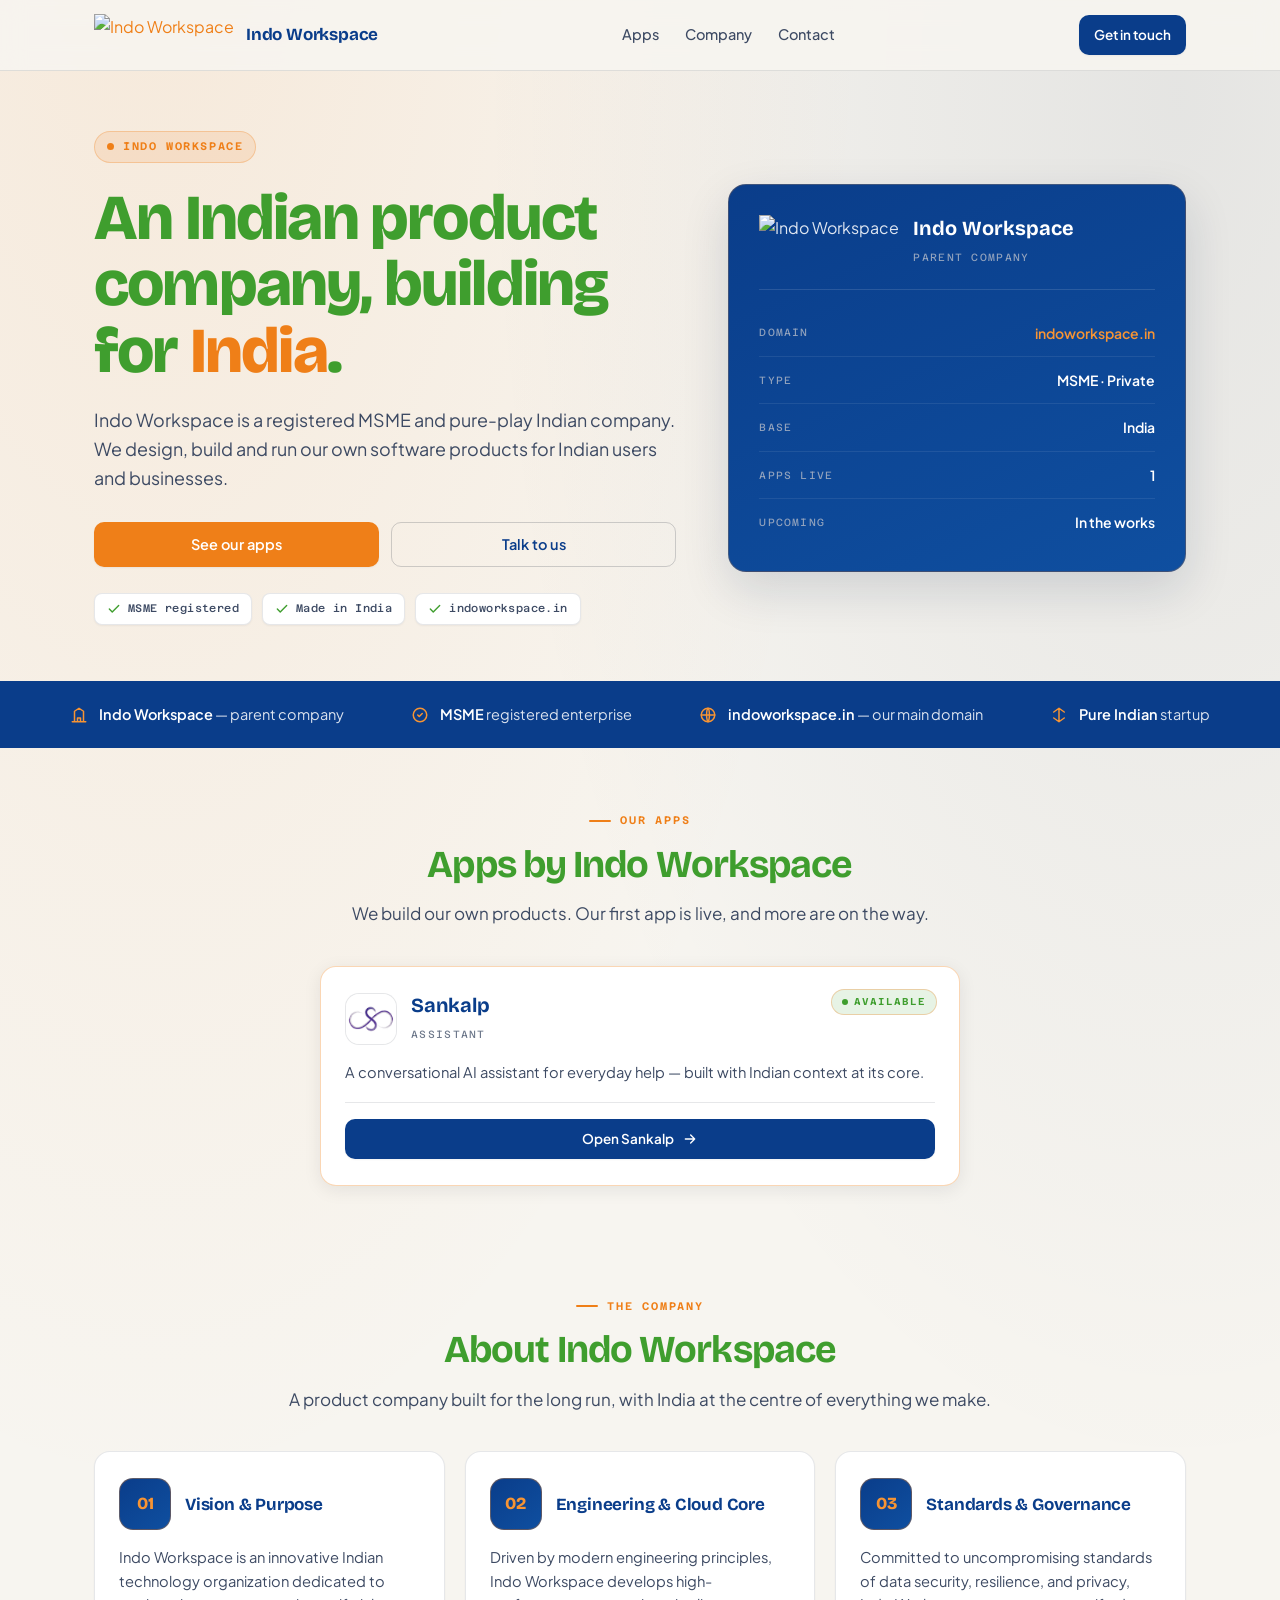
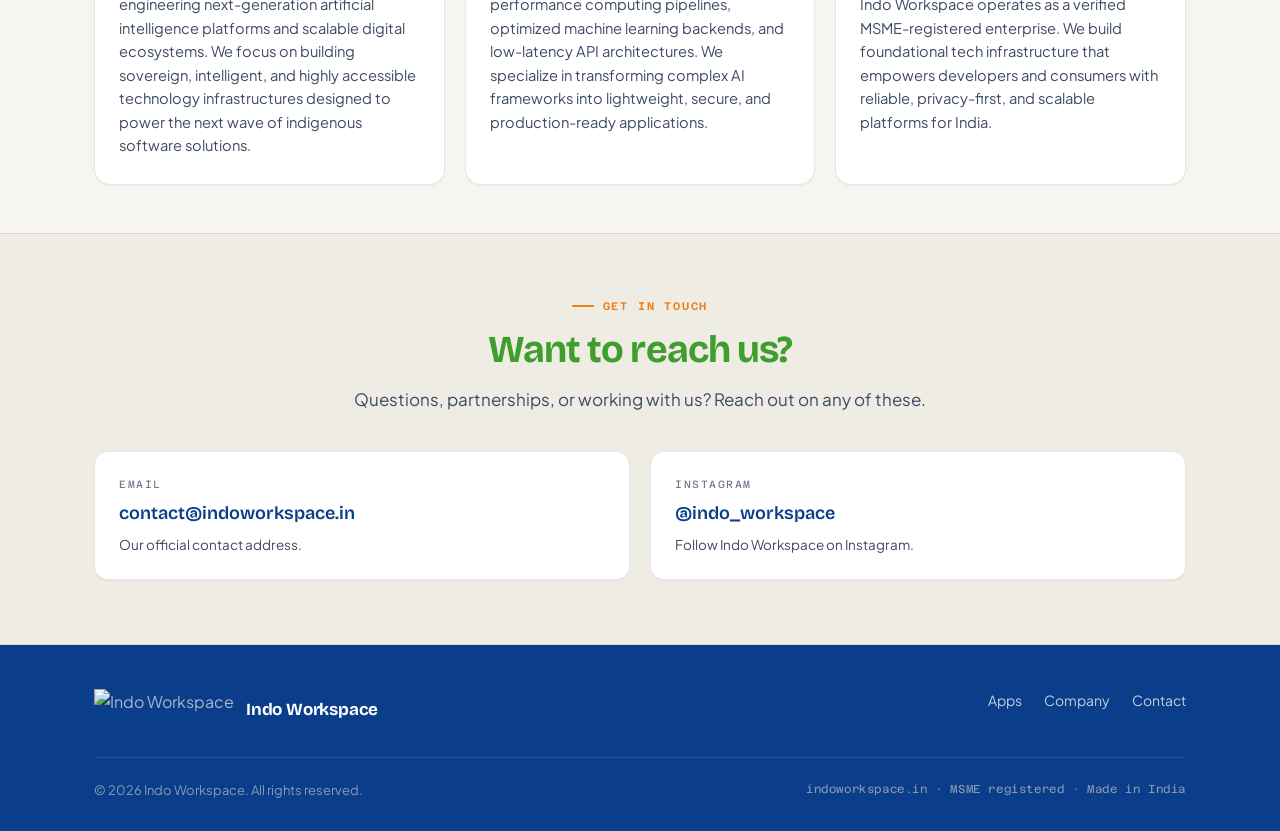
==== commit 3c26bf36: "Apps: remove the duplicate Sankalp detail page, one button per card that opens the app site, sitemap" ====
--- a/index.html
+++ b/index.html
@@ -150,7 +150,7 @@
       <div class="appcard appcard--live reveal" style="--i:0">
         <span class="badge badge--live">Available</span>
         <div class="appcard__head">
-          <span class="appcard__icon appcard__icon--img"><img src="apps/sankalp/assets/logo.png" alt="Sankalp logo"></span>
+          <span class="appcard__icon appcard__icon--img"><img src="assets/img/sankalp-logo.png" alt="Sankalp logo"></span>
           <span>
             <span class="appcard__name">Sankalp</span><br>
             <span class="appcard__cat">Assistant</span>
@@ -160,9 +160,7 @@
           A conversational AI assistant for everyday help — built with Indian context at its core.
         </p>
         <div class="appcard__foot">
-          <a class="btn btn--primary btn--sm" href="https://sankalp.indoworkspace.in/"><svg viewBox="0 0 24 24"><path d="M12 3v12m0 0l-4-4m4 4l4-4M4 21h16"/></svg>Download</a>
-          <a class="btn btn--ghost btn--sm" href="https://sankalp.indoworkspace.in/" target="_blank" rel="noopener"><svg viewBox="0 0 24 24"><circle cx="12" cy="12" r="9"/><path d="M3 12h18M12 3c2.5 2.5 2.5 15 0 18M12 3c-2.5 2.5-2.5 15 0 18"/></svg>Open on Web</a>
-          <a class="btn btn--ghost btn--sm" href="apps/sankalp/">Details<svg viewBox="0 0 24 24"><path d="M5 12h14M13 6l6 6-6 6"/></svg></a>
+          <a class="btn btn--primary btn--sm" href="https://sankalp.indoworkspace.in/">Open Sankalp<svg viewBox="0 0 24 24"><path d="M5 12h14M13 6l6 6-6 6"/></svg></a>
         </div>
       </div>
     </div>
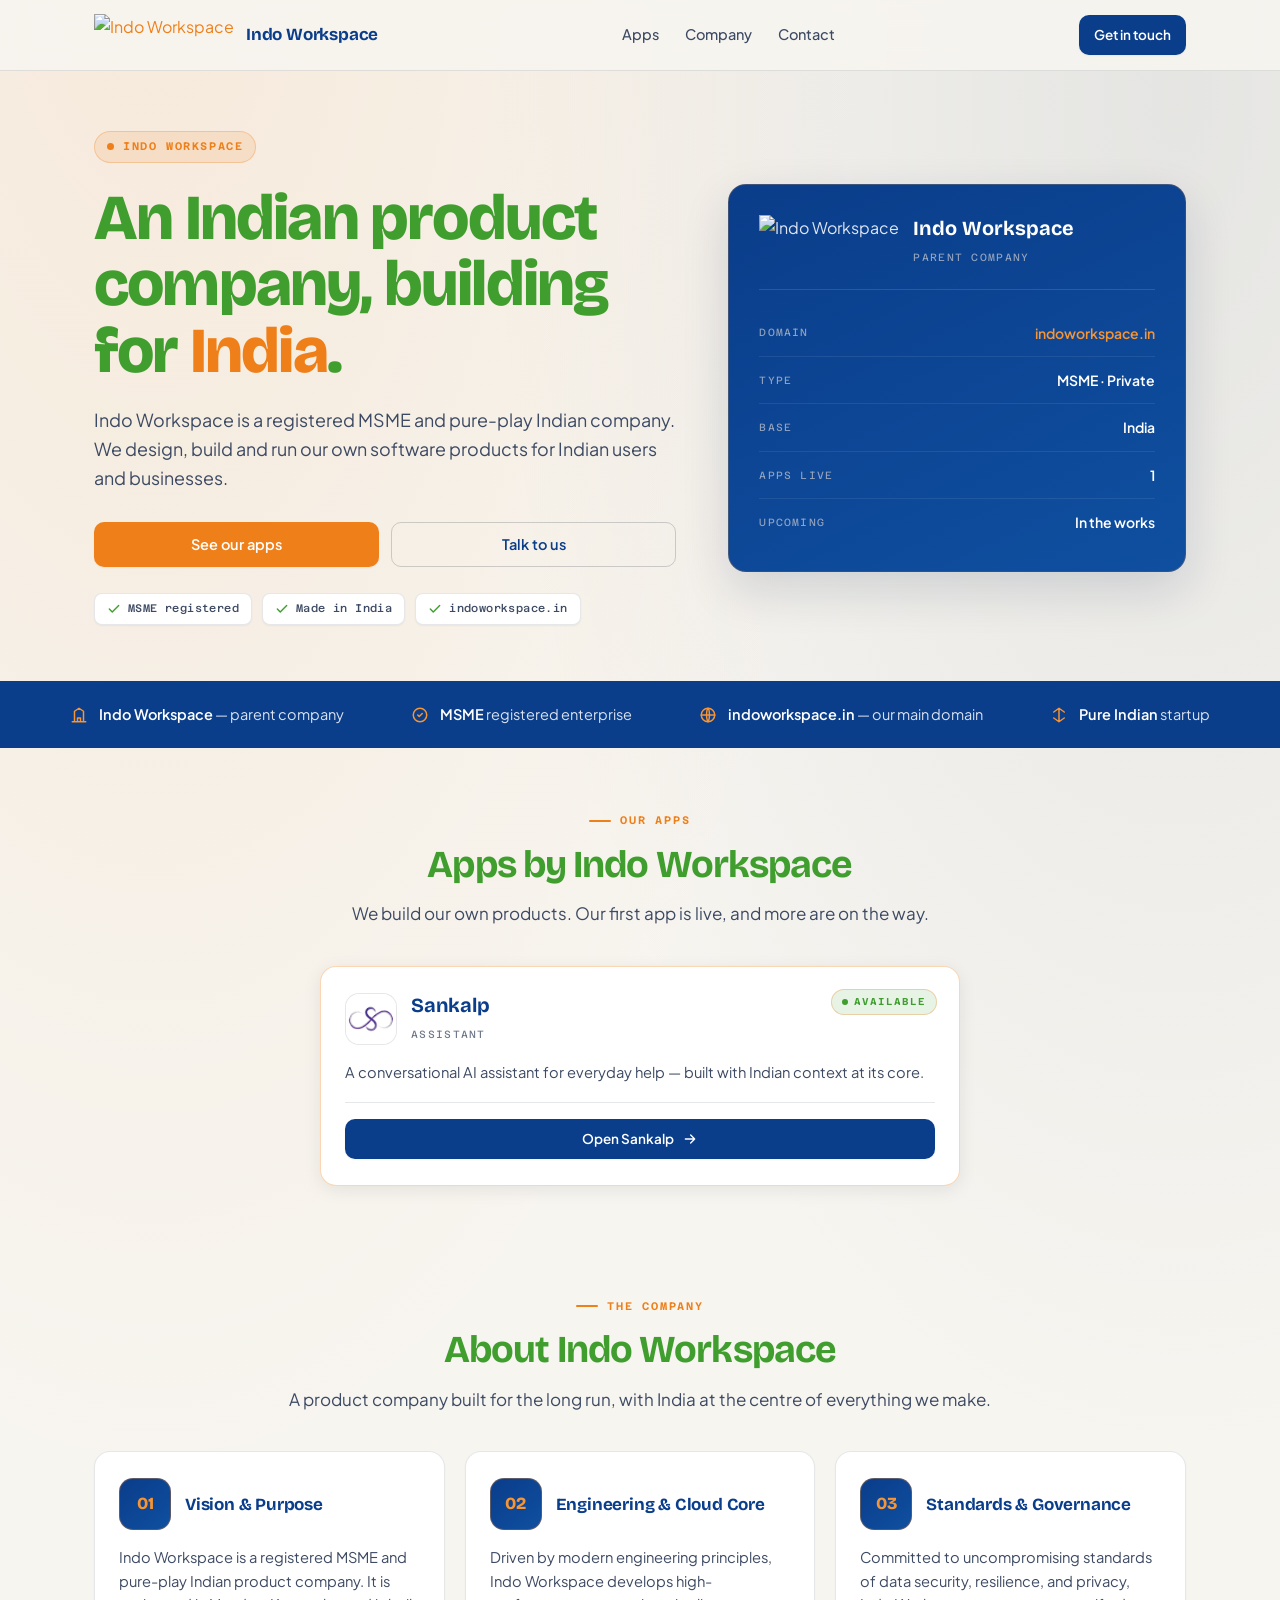
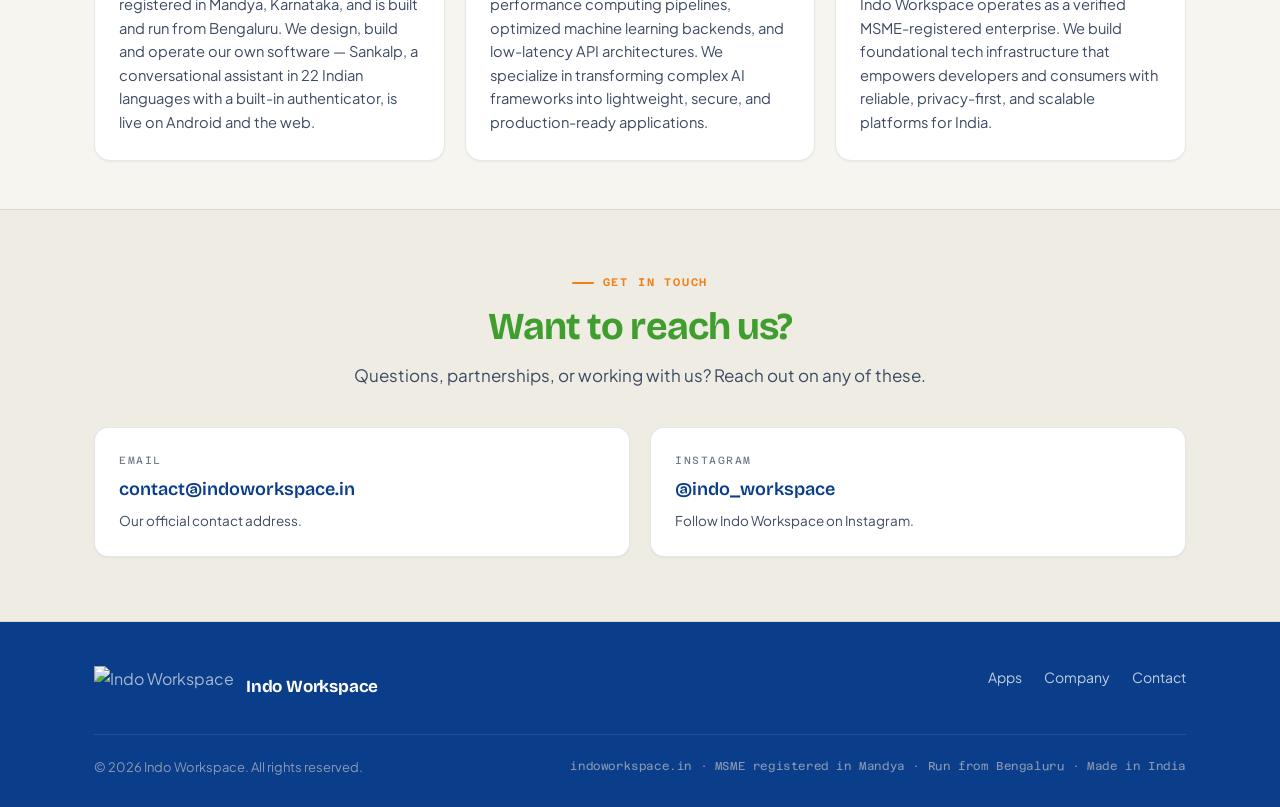
==== commit 02e2503f: "Say where the company is: registered MSME in Mandya, run from Bengaluru — in the About text, the met" ====
--- a/index.html
+++ b/index.html
@@ -4,7 +4,7 @@
 <meta charset="UTF-8">
 <meta name="viewport" content="width=device-width, initial-scale=1.0">
 <title>Indo Workspace</title>
-<link rel="icon" type="image/png" href="assets/img/favicon.png">
+<link rel="icon" type="image/png" sizes="192x192" href="assets/img/favicon.png">
 <link rel="icon" href="/favicon.ico" sizes="any">
 <link rel="canonical" href="https://indoworkspace.in/">
 <script type="application/ld+json">
@@ -25,8 +25,8 @@
       "@id": "https://indoworkspace.in/#org",
       "name": "Indo Workspace",
       "url": "https://indoworkspace.in/",
-      "logo": "https://indoworkspace.in/assets/img/emblem.png",
-      "description": "Indo Workspace is a registered MSME and pure-play Indian product company. We design, build and run our own software products for Indian users and businesses.",
+      "logo": "https://indoworkspace.in/assets/img/logo-512.png",
+      "description": "Indo Workspace — a registered MSME in Mandya, Karnataka, run from Bengaluru. We build our own apps for India. Sankalp, our 22-language assistant, is live on Android and the web.",
       "foundingDate": "2026",
       "email": "contact@indoworkspace.in",
       "address": {
@@ -47,7 +47,7 @@
 }
 </script>
 
-<meta name="description" content="Indo Workspace is a registered MSME and pure-play Indian product company. We build our own apps for Indian users and businesses.">
+<meta name="description" content="Indo Workspace — a registered MSME in Mandya, Karnataka, run from Bengaluru. We build our own apps for India. Sankalp, our 22-language assistant, is live.">
 <meta property="og:type" content="website">
 <meta property="og:site_name" content="Indo Workspace">
 <meta property="og:title" content="Indo Workspace">
@@ -160,7 +160,7 @@
           A conversational AI assistant for everyday help — built with Indian context at its core.
         </p>
         <div class="appcard__foot">
-          <a class="btn btn--primary btn--sm" href="https://sankalp.indoworkspace.in/">Open Sankalp<svg viewBox="0 0 24 24"><path d="M5 12h14M13 6l6 6-6 6"/></svg></a>
+          <a class="btn btn--primary btn--sm" href="https://sankalp.indoworkspace.in/" target="_blank" rel="noopener">Open Sankalp<svg viewBox="0 0 24 24"><path d="M5 12h14M13 6l6 6-6 6"/></svg></a>
         </div>
       </div>
     </div>
@@ -181,7 +181,7 @@
           <span class="appcard__icon" style="font-size:17px">01</span>
           <span><span class="appcard__name" style="font-size:17px">Vision &amp; Purpose</span></span>
         </div>
-        <p class="appcard__desc" style="margin-bottom:0">Indo Workspace is an innovative Indian technology organization dedicated to engineering next-generation artificial intelligence platforms and scalable digital ecosystems. We focus on building sovereign, intelligent, and highly accessible technology infrastructures designed to power the next wave of indigenous software solutions.</p>
+        <p class="appcard__desc" style="margin-bottom:0">Indo Workspace is a registered MSME and pure-play Indian product company. It is registered in Mandya, Karnataka, and is built and run from Bengaluru. We design, build and operate our own software &mdash; Sankalp, a conversational assistant in 22 Indian languages with a built-in authenticator, is live on Android and the web.</p>
       </div>
       <div class="appcard reveal" style="--i:1">
         <div class="appcard__head">
@@ -242,7 +242,7 @@
     </div>
     <div class="foot__bottom">
       <span>© 2026 Indo Workspace. All rights reserved.</span>
-      <span class="mono">indoworkspace.in · MSME registered · Made in India</span>
+      <span class="mono">indoworkspace.in · MSME registered in Mandya · Run from Bengaluru · Made in India</span>
     </div>
   </div>
 </footer>
